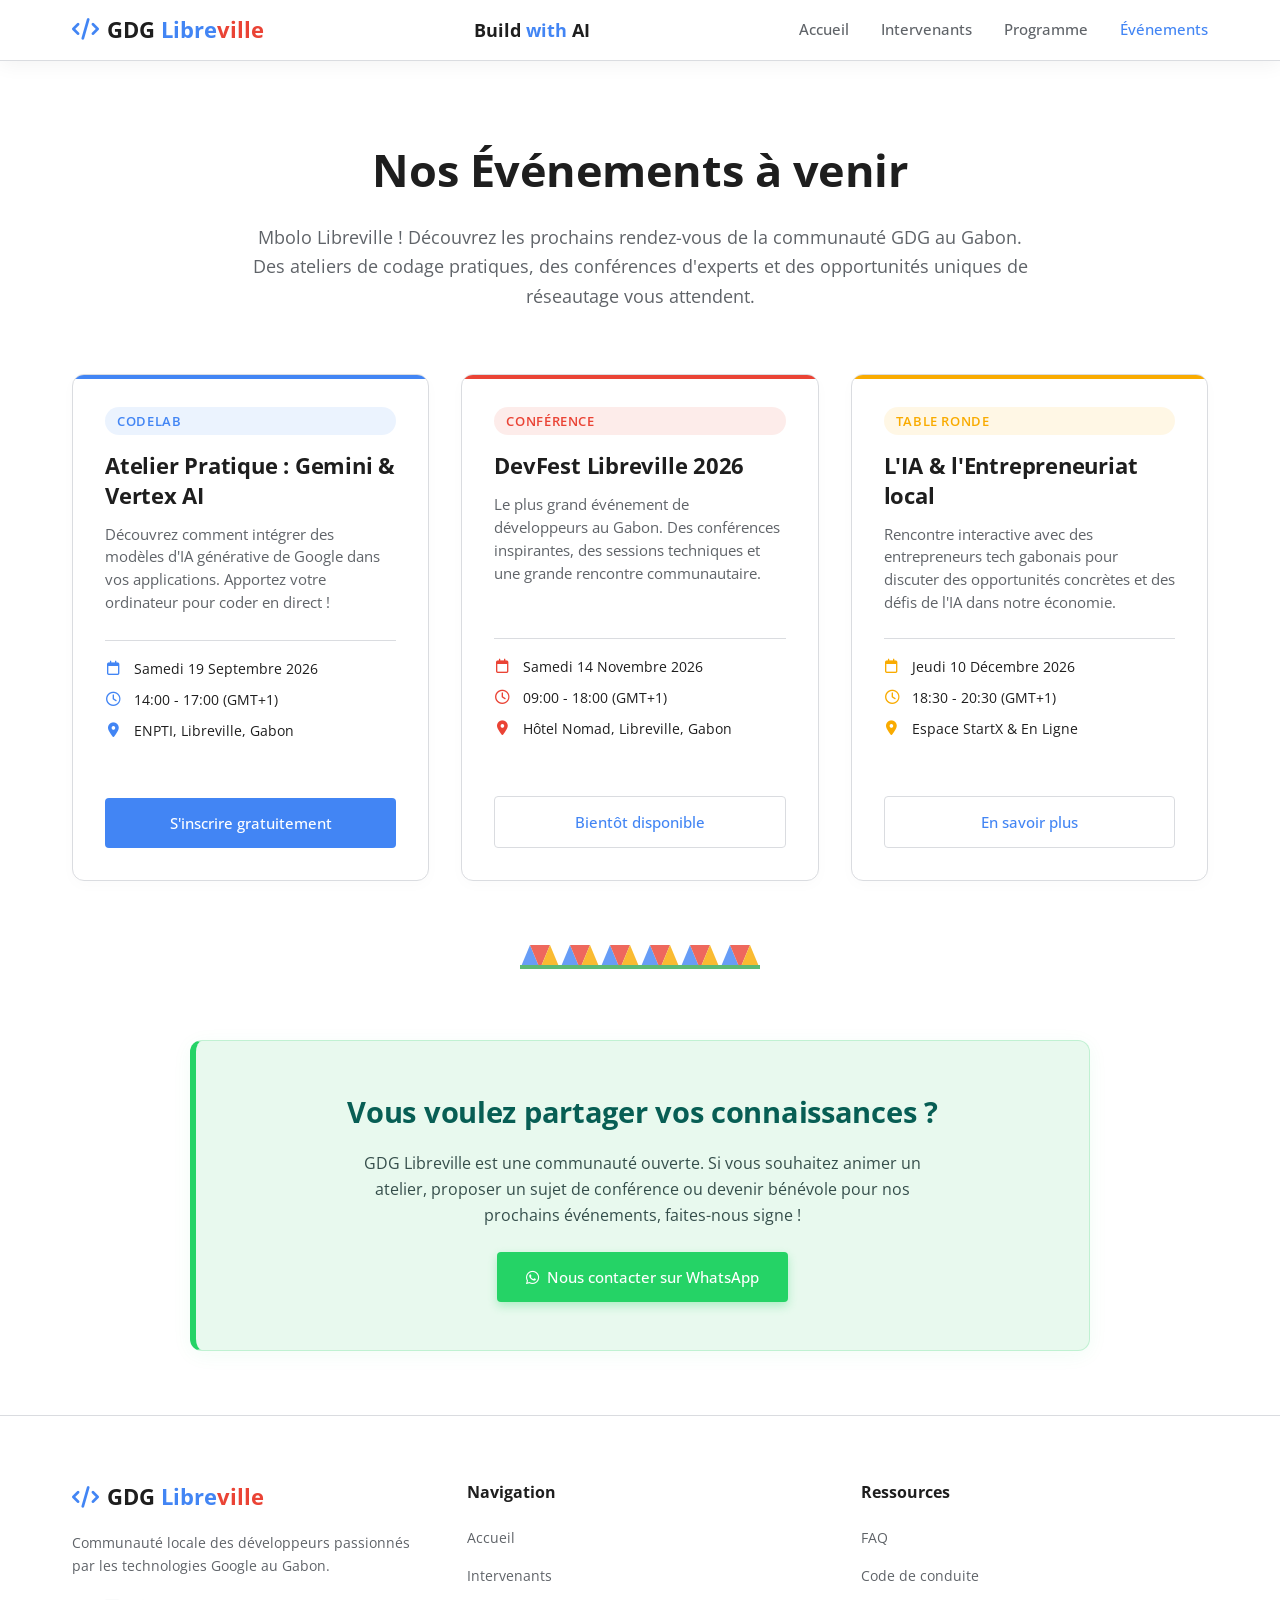
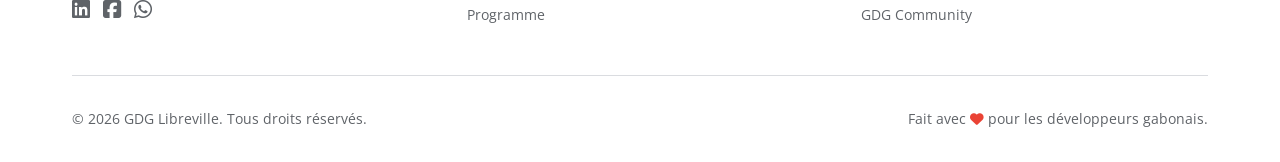
==== evenements.html @ 9767cfd1 "feat: ajout de la page merci et de la page des evenements a venir avec style local" ====
<!DOCTYPE html>
<html lang="fr">

<head>
  <meta charset="UTF-8">
  <meta name="viewport" content="width=device-width, initial-scale=1.0">
  <title>Événements à venir | GDG Libreville</title>
  <meta name="description"
    content="Découvrez l'agenda des prochains meetups, ateliers et codelabs organisés par le Google Developer Group (GDG) Libreville au Gabon.">
  <link rel="stylesheet" href="style.css">
  <!-- FontAwesome pour les icônes -->
  <link rel="stylesheet" href="https://cdnjs.cloudflare.com/ajax/libs/font-awesome/6.4.0/css/all.min.css">
  <style>
    /* Styles spécifiques pour la page Événements */
    .events-wrapper {
      padding: 8rem 2rem 4rem 2rem;
      min-height: calc(100vh - 80px - 280px);
      z-index: 1;
      position: relative;
    }

    .events-header {
      text-align: center;
      max-width: 800px;
      margin: 0 auto 4rem auto;
    }

    .events-title {
      font-size: 2.8rem;
      margin-bottom: 1rem;
    }

    .events-desc {
      font-size: 1.15rem;
      color: var(--text-muted);
      line-height: 1.6;
    }

    .events-grid {
      display: grid;
      grid-template-columns: repeat(auto-fit, minmax(320px, 1fr));
      gap: 2rem;
      max-width: 1200px;
      margin: 0 auto;
    }

    .event-card {
      background: var(--bg-card);
      border: 1px solid var(--border-color);
      border-radius: 12px;
      overflow: hidden;
      display: flex;
      flex-direction: column;
      box-shadow: 0 4px 15px rgba(0, 0, 0, 0.02);
      transition: var(--transition-normal);
      position: relative;
    }

    .event-card:hover {
      transform: translateY(-5px);
      box-shadow: 0 8px 25px rgba(0, 0, 0, 0.08);
    }

    /* Indicateur de couleur Google en haut de chaque carte */
    .event-card::before {
      content: "";
      position: absolute;
      top: 0;
      left: 0;
      right: 0;
      height: 4px;
    }

    .event-card.blue::before { background-color: var(--google-blue); }
    .event-card.red::before { background-color: var(--google-red); }
    .event-card.yellow::before { background-color: var(--google-yellow); }
    .event-card.green::before { background-color: var(--google-green); }

    .event-badge {
      display: inline-block;
      padding: 0.25rem 0.75rem;
      border-radius: 20px;
      font-size: 0.8rem;
      font-weight: 600;
      margin-bottom: 1rem;
      text-transform: uppercase;
      letter-spacing: 0.05em;
    }

    .event-card.blue .event-badge { background: rgba(66, 133, 244, 0.1); color: var(--google-blue); }
    .event-card.red .event-badge { background: rgba(234, 67, 53, 0.1); color: var(--google-red); }
    .event-card.yellow .event-badge { background: rgba(249, 171, 0, 0.1); color: var(--google-yellow); }
    .event-card.green .event-badge { background: rgba(52, 168, 83, 0.1); color: var(--google-green); }

    .event-content {
      padding: 2rem;
      flex-grow: 1;
      display: flex;
      flex-direction: column;
    }

    .event-card-title {
      font-size: 1.4rem;
      margin-bottom: 0.8rem;
      line-height: 1.3;
    }

    .event-card-desc {
      color: var(--text-muted);
      font-size: 0.95rem;
      line-height: 1.5;
      margin-bottom: 1.5rem;
      flex-grow: 1;
    }

    .event-meta {
      list-style: none;
      display: flex;
      flex-direction: column;
      gap: 0.5rem;
      margin-bottom: 1.5rem;
      border-top: 1px solid var(--border-color);
      padding-top: 1rem;
    }

    .event-meta li {
      display: flex;
      align-items: center;
      gap: 0.8rem;
      font-size: 0.9rem;
      color: var(--text-main);
    }

    .event-meta i {
      width: 16px;
      text-align: center;
    }

    .event-card.blue .event-meta i { color: var(--google-blue); }
    .event-card.red .event-meta i { color: var(--google-red); }
    .event-card.yellow .event-meta i { color: var(--google-yellow); }
    .event-card.green .event-meta i { color: var(--google-green); }

    .event-footer {
      padding: 0 2rem 2rem 2rem;
    }

    .event-footer .btn {
      width: 100%;
      text-align: center;
    }

    /* Ornement pagne local discret */
    .section-separator {
      margin: 4rem auto;
      max-width: 300px;
      opacity: 0.8;
    }

    .cta-banner {
      background: #e8f9ee; /* Fond vert WhatsApp très doux */
      border: 1px solid rgba(37, 211, 102, 0.2);
      border-left: 6px solid #25d366; /* Bordure gauche verte WhatsApp */
      border-radius: 12px;
      padding: 3rem;
      text-align: center;
      max-width: 900px;
      margin: 4rem auto 0 auto;
      position: relative;
      box-shadow: 0 4px 20px rgba(37, 211, 102, 0.06);
    }

    .cta-banner h3 {
      font-size: 1.8rem;
      margin-bottom: 1rem;
      color: #075e54; /* Vert WhatsApp sombre pour le titre */
    }

    .cta-banner p {
      color: #354e4b; /* Texte vert foncé atténué */
      margin-bottom: 1.5rem;
      max-width: 600px;
      margin-left: auto;
      margin-right: auto;
    }

    /* Style spécifique pour le bouton WhatsApp */
    .btn-whatsapp {
      background-color: #25d366 !important;
      color: #ffffff !important;
      border: none !important;
      box-shadow: 0 4px 10px rgba(37, 211, 102, 0.3) !important;
    }

    .btn-whatsapp:hover {
      background-color: #20ba56 !important;
      color: #ffffff !important;
      transform: translateY(-2px);
      box-shadow: 0 6px 15px rgba(37, 211, 102, 0.4) !important;
    }
  </style>
</head>

<body>

  <!-- Bandeau supérieur aux couleurs africaines / Google -->
  <div class="wax-border"></div>

  <!-- Header Section -->
  <header id="header" class="scrolled">
    <div class="container nav-container">
      <a href="index.html" class="logo">
        <i class="fa-solid fa-code"></i> <span>GDG <span class="blue">Libre</span><span class="red">ville</span></span>
      </a>
      <div class="wordmark-container" style="font-family: var(--ff-header); font-weight: 700; font-size: 1.1rem; color: var(--text-main);">
        Build <span style="color: var(--google-blue);">with</span> AI
      </div>
      <ul class="nav-links">
        <li><a href="index.html#home">Accueil</a></li>
        <li><a href="index.html#speakers">Intervenants</a></li>
        <li><a href="index.html#schedule">Programme</a></li>
        <li><a href="#" class="active">Événements</a></li>
      </ul>
    </div>
  </header>

  <!-- Main Content -->
  <main class="events-wrapper">
    <div class="container">
      
      <!-- En-tête de la page -->
      <div class="events-header">
        <h1 class="events-title">Nos Événements <span class="blue">à</span> <span class="red">ve</span><span class="yellow">n</span><span class="green">ir</span></h1>
        <p class="events-desc">
          Mbolo Libreville ! Découvrez les prochains rendez-vous de la communauté GDG au Gabon. 
          Des ateliers de codage pratiques, des conférences d'experts et des opportunités uniques de réseautage vous attendent.
        </p>
      </div>

      <!-- Grille des événements -->
      <div class="events-grid">
        
        <!-- Événement 1 : Codelab Gemini -->
        <div class="event-card blue">
          <div class="event-content">
            <span class="event-badge">Codelab</span>
            <h3 class="event-card-title">Atelier Pratique : Gemini & Vertex AI</h3>
            <p class="event-card-desc">
              Découvrez comment intégrer des modèles d'IA générative de Google dans vos applications. Apportez votre ordinateur pour coder en direct !
            </p>
            <ul class="event-meta">
              <li><i class="fa-regular fa-calendar"></i> <span>Samedi 19 Septembre 2026</span></li>
              <li><i class="fa-regular fa-clock"></i> <span>14:00 - 17:00 (GMT+1)</span></li>
              <li><i class="fa-solid fa-location-dot"></i> <span>ENPTI, Libreville, Gabon</span></li>
            </ul>
          </div>
          <div class="event-footer">
            <a href="index.html#registrationModal" class="btn btn-primary">S'inscrire gratuitement</a>
          </div>
        </div>

        <!-- Événement 2 : DevFest Libreville -->
        <div class="event-card red">
          <div class="event-content">
            <span class="event-badge">Conférence</span>
            <h3 class="event-card-title">DevFest Libreville 2026</h3>
            <p class="event-card-desc">
              Le plus grand événement de développeurs au Gabon. Des conférences inspirantes, des sessions techniques et une grande rencontre communautaire.
            </p>
            <ul class="event-meta">
              <li><i class="fa-regular fa-calendar"></i> <span>Samedi 14 Novembre 2026</span></li>
              <li><i class="fa-regular fa-clock"></i> <span>09:00 - 18:00 (GMT+1)</span></li>
              <li><i class="fa-solid fa-location-dot"></i> <span>Hôtel Nomad, Libreville, Gabon</span></li>
            </ul>
          </div>
          <div class="event-footer">
            <a href="#" class="btn btn-secondary">Bientôt disponible</a>
          </div>
        </div>

        <!-- Événement 3 : Table Ronde IA -->
        <div class="event-card yellow">
          <div class="event-content">
            <span class="event-badge">Table Ronde</span>
            <h3 class="event-card-title">L'IA & l'Entrepreneuriat local</h3>
            <p class="event-card-desc">
              Rencontre interactive avec des entrepreneurs tech gabonais pour discuter des opportunités concrètes et des défis de l'IA dans notre économie.
            </p>
            <ul class="event-meta">
              <li><i class="fa-regular fa-calendar"></i> <span>Jeudi 10 Décembre 2026</span></li>
              <li><i class="fa-regular fa-clock"></i> <span>18:30 - 20:30 (GMT+1)</span></li>
              <li><i class="fa-solid fa-location-dot"></i> <span>Espace StartX & En Ligne</span></li>
            </ul>
          </div>
          <div class="event-footer">
            <a href="#" class="btn btn-secondary">En savoir plus</a>
          </div>
        </div>

      </div>

      <!-- Séparateur ornemental (Pagne gabonais discret) -->
      <div class="section-separator">
        <svg viewBox="0 0 240 24" width="100%" height="24" aria-hidden="true" role="presentation" xmlns="http://www.w3.org/2000/svg">
          <defs>
            <pattern id="pagne-pattern" width="40" height="24" patternUnits="userSpaceOnUse">
              <polygon points="0,24 10,0 20,24" fill="#4285F4"/>
              <polygon points="10,0 20,24 30,0" fill="#EA4335"/>
              <polygon points="20,24 30,0 40,24" fill="#F9AB00"/>
              <rect x="0" y="20" width="40" height="4" fill="#34A853"/>
            </pattern>
          </defs>
          <rect width="240" height="24" fill="url(#pagne-pattern)"/>
        </svg>
      </div>

      <!-- Bannière Appel à l'action pour les bénévoles/propositions -->
      <div class="cta-banner">
        <h3>Vous voulez partager vos connaissances ?</h3>
        <p>
          GDG Libreville est une communauté ouverte. Si vous souhaitez animer un atelier, proposer un sujet de conférence ou devenir bénévole pour nos prochains événements, faites-nous signe !
        </p>
        <a href="https://wa.me/24100000000" target="_blank" class="btn btn-whatsapp"><i class="fa-brands fa-whatsapp"></i> Nous contacter sur WhatsApp</a>
      </div>

    </div>
  </main>

  <!-- Footer -->
  <footer>
    <div class="container">
      <div class="footer-grid">
        <div class="footer-brand">
          <a href="index.html" class="logo">
            <i class="fa-solid fa-code"></i> <span>GDG <span class="blue">Libre</span><span class="red">ville</span></span>
          </a>
          <p>Communauté locale des développeurs passionnés par les technologies Google au Gabon.</p>
          <!-- Connexion réseaux sociaux demandée par le workflow -->
          <div class="social-connect" style="margin-top: 1rem; display: flex; gap: 0.8rem;">
            <a href="https://linkedin.com" target="_blank" style="color: var(--text-muted); font-size: 1.3rem;" aria-label="LinkedIn"><i class="fa-brands fa-linkedin"></i></a>
            <a href="https://facebook.com" target="_blank" style="color: var(--text-muted); font-size: 1.3rem;" aria-label="Facebook"><i class="fa-brands fa-square-facebook"></i></a>
            <a href="https://wa.me/24100000000" target="_blank" style="color: var(--text-muted); font-size: 1.3rem;" aria-label="WhatsApp"><i class="fa-brands fa-whatsapp"></i></a>
          </div>
        </div>
        <div class="footer-links">
          <h5>Navigation</h5>
          <ul>
            <li><a href="index.html#home">Accueil</a></li>
            <li><a href="index.html#speakers">Intervenants</a></li>
            <li><a href="index.html#schedule">Programme</a></li>
          </ul>
        </div>
        <div class="footer-links">
          <h5>Ressources</h5>
          <ul>
            <li><a href="#">FAQ</a></li>
            <li><a href="#">Code de conduite</a></li>
            <li><a href="#">GDG Community</a></li>
          </ul>
        </div>
      </div>
      <div class="footer-bottom">
        <p>&copy; 2026 GDG Libreville. Tous droits réservés.</p>
        <p>Fait avec <i class="fa-solid fa-heart" style="color: var(--google-red);"></i> pour les développeurs gabonais.</p>
      </div>
    </div>
  </footer>

</body>

</html>
---- style.css ----
@import url('https://fonts.googleapis.com/css2?family=Open+Sans:wght@300;400;500;600;700&family=Google+Sans:wght@400;500;700&display=swap');

:root {
  --bg-color: #ffffff;
  --bg-section-alt: #f8f9fa;
  --bg-card: #ffffff;
  --border-color: #dadce0;

  --text-main: #1e1e1e;
  --text-muted: #5f6368;

  /* Google Brand Colors */
  --google-blue: #4285F4;
  --google-red: #EA4335;
  --google-yellow: #F9AB00;
  --google-green: #34A853;

  --ff-header: 'Google Sans', 'Open Sans', sans-serif;
  --ff-body: 'Open Sans', sans-serif;

  --transition-fast: 0.2s ease;
  --transition-normal: 0.3s cubic-bezier(0.4, 0, 0.2, 1);
}

* {
  box-sizing: border-box;
  margin: 0;
  padding: 0;
}

html {
  scroll-behavior: smooth;
}

body {
  background-color: var(--bg-color);
  color: var(--text-main);
  font-family: var(--ff-body);
  line-height: 1.6;
  overflow-x: hidden;
}

/* Subtle Gabonese Geometric pattern in background */
body::before {
  content: "";
  position: absolute;
  top: 0;
  left: 0;
  width: 100%;
  height: 100%;
  background-image: radial-gradient(var(--border-color) 0.5px, transparent 0.5px), radial-gradient(var(--border-color) 0.5px, #ffffff 0.5px);
  background-size: 40px 40px;
  background-position: 0 0, 20px 20px;
  opacity: 0.15;
  pointer-events: none;
  z-index: 0;
}

/* Decorative Wax Border Band */
.wax-border {
  background: repeating-linear-gradient(90deg,
      var(--google-blue) 0px,
      var(--google-blue) 20px,
      var(--google-red) 20px,
      var(--google-red) 40px,
      var(--google-yellow) 40px,
      var(--google-yellow) 60px,
      var(--google-green) 60px,
      var(--google-green) 80px);
  height: 6px;
  width: 100%;
}

/* Custom SVG Geometric Separators (inspired by Punu & Fang diamond geometries) */
.gab-divider-container {
  display: flex;
  justify-content: center;
  align-items: center;
  width: 100%;
  margin: 2rem 0;
}

.gab-divider {
  width: 180px;
  height: 24px;
}

/* Typography & General */
h1,
h2,
h3,
h4 {
  font-family: var(--ff-header);
  font-weight: 700;
  letter-spacing: -0.01em;
  color: var(--text-main);
}

p {
  color: var(--text-muted);
}

a {
  color: inherit;
  text-decoration: none;
}

.container {
  max-width: 1200px;
  margin: 0 auto;
  padding: 0 2rem;
  position: relative;
}

/* Section styling */
section {
  padding: 6rem 0;
  position: relative;
}

section:nth-child(even) {
  background-color: var(--bg-section-alt);
}

.section-title {
  font-size: 2.5rem;
  margin-bottom: 1rem;
  text-align: center;
  color: var(--text-main);
}

.section-title span.blue {
  color: var(--google-blue);
}

.section-title span.red {
  color: var(--google-red);
}

.section-title span.yellow {
  color: var(--google-yellow);
}

.section-title span.green {
  color: var(--google-green);
}

.section-subtitle {
  text-align: center;
  font-size: 1.1rem;
  max-width: 600px;
  margin: 0 auto 4rem auto;
  color: var(--text-muted);
}

/* Buttons */
.btn {
  display: inline-flex;
  align-items: center;
  justify-content: center;
  padding: 0.8rem 1.8rem;
  font-family: var(--ff-header);
  font-weight: 500;
  font-size: 0.95rem;
  border-radius: 4px;
  cursor: pointer;
  transition: var(--transition-normal);
  border: none;
  gap: 0.5rem;
}

.btn-primary {
  background-color: var(--google-blue);
  color: #ffffff;
}

.btn-primary:hover {
  background-color: #357ae8;
  transform: translateY(-2px);
  box-shadow: 0 4px 12px rgba(66, 133, 244, 0.2);
}

.btn-secondary {
  background-color: #ffffff;
  color: var(--google-blue);
  border: 1px solid var(--border-color);
}

.btn-secondary:hover {
  background-color: var(--bg-section-alt);
  border-color: var(--google-blue);
  transform: translateY(-2px);
}

/* Header & Navigation */
header {
  position: fixed;
  top: 0;
  left: 0;
  width: 100%;
  padding: 1.2rem 0;
  z-index: 100;
  background: #ffffff;
  border-bottom: 1px solid var(--border-color);
  transition: var(--transition-normal);
}

header.scrolled {
  padding: 0.8rem 0;
  box-shadow: 0 4px 20px rgba(0, 0, 0, 0.05);
}

.nav-container {
  display: flex;
  justify-content: space-between;
  align-items: center;
}

.logo {
  font-family: var(--ff-header);
  font-size: 1.35rem;
  font-weight: 700;
  color: var(--text-main);
  display: flex;
  align-items: center;
  gap: 0.5rem;
}

.logo i {
  color: var(--google-blue);
}

.logo span.blue {
  color: var(--google-blue);
}

.logo span.red {
  color: var(--google-red);
}

.logo span.yellow {
  color: var(--google-yellow);
}

.logo span.green {
  color: var(--google-green);
}

.nav-links {
  display: flex;
  list-style: none;
  gap: 2rem;
  align-items: center;
}

.nav-links a {
  font-weight: 500;
  font-size: 0.95rem;
  transition: var(--transition-fast);
  color: var(--text-muted);
}

.nav-links a:hover,
.nav-links a.active {
  color: var(--google-blue);
}

/* Hero Section */
.hero {
  position: relative;
  min-height: 90vh;
  display: flex;
  align-items: center;
  padding-top: 8rem;
  background-color: #ffffff;
}

.hero-content {
  max-width: 850px;
  margin: 0 auto;
  text-align: center;
}

.badge {
  display: inline-flex;
  align-items: center;
  padding: 0.6rem 1.2rem;
  border-radius: 50px;
  background: var(--bg-section-alt);
  border: 1px solid var(--border-color);
  margin-bottom: 2.5rem;
  gap: 0.6rem;
}

.badge-dot {
  width: 8px;
  height: 8px;
  background-color: var(--google-green);
  border-radius: 50%;
  box-shadow: 0 0 8px var(--google-green);
}

.badge span {
  font-size: 0.85rem;
  font-weight: 600;
  text-transform: uppercase;
  color: var(--text-main);
}

.hero-title {
  font-size: clamp(2.5rem, 6vw, 4.5rem);
  line-height: 1.15;
  margin-bottom: 1.5rem;
  color: var(--text-main);
}

.hero-title span.blue {
  color: var(--google-blue);
}

.hero-title span.red {
  color: var(--google-red);
}

.hero-title span.yellow {
  color: var(--google-yellow);
}

.hero-title span.green {
  color: var(--google-green);
}

.hero-desc {
  font-size: 1.2rem;
  margin-bottom: 2.5rem;
  max-width: 650px;
  margin-left: auto;
  margin-right: auto;
  color: var(--text-muted);
}

.hero-actions {
  display: flex;
  gap: 1rem;
  justify-content: center;
  flex-wrap: wrap;
}

/* Stats Section */
.stats {
  padding: 4rem 0;
  border-top: 1px solid var(--border-color);
  border-bottom: 1px solid var(--border-color);
  background-color: var(--bg-section-alt);
}

.stats-grid {
  display: grid;
  grid-template-columns: repeat(auto-fit, minmax(200px, 1fr));
  gap: 2.5rem;
  text-align: center;
}

.stat-item h3 {
  font-size: 3rem;
  margin-bottom: 0.5rem;
}

.stat-item:nth-child(1) h3 {
  color: var(--google-blue);
}

.stat-item:nth-child(2) h3 {
  color: var(--google-red);
}

.stat-item:nth-child(3) h3 {
  color: var(--google-yellow);
}

.stat-item:nth-child(4) h3 {
  color: var(--google-green);
}

.stat-item p {
  font-family: var(--ff-header);
  font-weight: 500;
  text-transform: uppercase;
  letter-spacing: 0.05em;
  font-size: 0.85rem;
  color: var(--text-muted);
}

/* Speakers Section */
.speakers-grid {
  display: grid;
  grid-template-columns: repeat(auto-fit, minmax(280px, 1fr));
  gap: 2rem;
}

.speaker-card {
  background: var(--bg-card);
  border: 1px solid var(--border-color);
  border-radius: 8px;
  padding: 2rem 1.5rem;
  text-align: center;
  transition: var(--transition-normal);
  box-shadow: 0 2px 10px rgba(0, 0, 0, 0.02);
}

.speaker-card:hover {
  transform: translateY(-5px);
  box-shadow: 0 8px 24px rgba(0, 0, 0, 0.08);
}

.speaker-card:nth-child(1):hover {
  border-color: var(--google-blue);
}

.speaker-card:nth-child(2):hover {
  border-color: var(--google-red);
}

.speaker-card:nth-child(3):hover {
  border-color: var(--google-green);
}

.speaker-img-wrapper {
  width: 130px;
  height: 130px;
  border-radius: 50%;
  margin: 0 auto 1.5rem auto;
  position: relative;
  padding: 4px;
}

.speaker-card:nth-child(1) .speaker-img-wrapper {
  background: var(--google-blue);
}

.speaker-card:nth-child(2) .speaker-img-wrapper {
  background: var(--google-red);
}

.speaker-card:nth-child(3) .speaker-img-wrapper {
  background: var(--google-green);
}

.speaker-img-wrapper img {
  width: 100%;
  height: 100%;
  border-radius: 50%;
  object-fit: cover;
  background: #ffffff;
}

.speaker-card h4 {
  font-size: 1.25rem;
  margin-bottom: 0.3rem;
  color: var(--text-main);
}

.speaker-role {
  color: var(--text-muted);
  font-size: 0.9rem;
  font-weight: 600;
  margin-bottom: 0.3rem;
}

.speaker-company {
  font-size: 0.85rem;
  color: var(--text-muted);
  margin-bottom: 1.2rem;
}

.speaker-socials {
  display: flex;
  justify-content: center;
  gap: 1.2rem;
}

.speaker-socials a {
  color: var(--text-muted);
  font-size: 1.1rem;
  transition: var(--transition-fast);
}

.speaker-socials a:hover {
  color: var(--google-blue);
}

/* Schedule Section */
.schedule-tabs {
  display: flex;
  justify-content: center;
  gap: 0.8rem;
  margin-bottom: 3rem;
}

.tab-btn {
  background: #ffffff;
  border: 1px solid var(--border-color);
  color: var(--text-muted);
  padding: 0.7rem 1.6rem;
  border-radius: 4px;
  cursor: pointer;
  font-family: var(--ff-header);
  font-weight: 500;
  font-size: 0.95rem;
  transition: var(--transition-normal);
}

.tab-btn:hover {
  border-color: var(--google-blue);
  color: var(--google-blue);
}

.tab-btn.active {
  background-color: var(--google-blue);
  color: #ffffff;
  border-color: var(--google-blue);
}

.schedule-panel {
  display: none;
  flex-direction: column;
  gap: 1.2rem;
  animation: fadeIn 0.4s ease;
}

.schedule-panel.active {
  display: flex;
}

@keyframes fadeIn {
  from {
    opacity: 0;
    transform: translateY(10px);
  }

  to {
    opacity: 1;
    transform: translateY(0);
  }
}

.schedule-item {
  display: grid;
  grid-template-columns: 140px 1fr;
  background: #ffffff;
  border: 1px solid var(--border-color);
  border-radius: 8px;
  padding: 1.5rem;
  gap: 1.5rem;
  transition: var(--transition-normal);
}

.schedule-item:hover {
  box-shadow: 0 4px 15px rgba(0, 0, 0, 0.05);
}

.schedule-panel:nth-of-type(1) .schedule-item:hover {
  border-left: 4px solid var(--google-blue);
}

.schedule-panel:nth-of-type(2) .schedule-item:hover {
  border-left: 4px solid var(--google-red);
}

.schedule-panel:nth-of-type(3) .schedule-item:hover {
  border-left: 4px solid var(--google-green);
}

.schedule-time {
  font-family: var(--ff-header);
  font-weight: 600;
  font-size: 1.15rem;
  color: var(--google-blue);
  display: flex;
  align-items: center;
  gap: 0.4rem;
}

.schedule-panel:nth-of-type(2) .schedule-time {
  color: var(--google-red);
}

.schedule-panel:nth-of-type(3) .schedule-time {
  color: var(--google-green);
}

.schedule-details h4 {
  font-size: 1.2rem;
  margin-bottom: 0.4rem;
  color: var(--text-main);
}

.schedule-details p {
  margin-bottom: 0.8rem;
  font-size: 0.95rem;
}

.schedule-meta {
  display: flex;
  gap: 1.5rem;
  font-size: 0.85rem;
  color: var(--text-muted);
}

.schedule-meta span {
  display: flex;
  align-items: center;
  gap: 0.3rem;
}

/* Newsletter section */
.newsletter-card {
  background-color: var(--bg-section-alt);
  border: 1px solid var(--border-color);
  border-radius: 12px;
  padding: 3.5rem 2rem;
  text-align: center;
}

.newsletter-card h3 {
  font-size: 2rem;
  margin-bottom: 0.8rem;
  color: var(--text-main);
}

.newsletter-card p {
  max-width: 500px;
  margin: 0 auto 1.8rem auto;
}

.newsletter-form {
  display: flex;
  max-width: 500px;
  margin: 0 auto;
  gap: 0.5rem;
}

.newsletter-form input {
  flex: 1;
  background: #ffffff;
  border: 1px solid var(--border-color);
  border-radius: 4px;
  padding: 0.75rem 1.2rem;
  color: var(--text-main);
  font-family: var(--ff-body);
  font-size: 0.95rem;
  transition: var(--transition-fast);
}

.newsletter-form input:focus {
  outline: none;
  border-color: var(--google-blue);
  box-shadow: 0 0 6px rgba(66, 133, 244, 0.15);
}

.newsletter-form .btn {
  background-color: var(--google-blue);
}

.newsletter-form .btn:hover {
  background-color: #357ae8;
}

/* Footer */
footer {
  padding: 4rem 0 2rem 0;
  border-top: 1px solid var(--border-color);
  background: #ffffff;
}

.footer-grid {
  display: grid;
  grid-template-columns: repeat(auto-fit, minmax(200px, 1fr));
  gap: 3rem;
  margin-bottom: 3rem;
}

.footer-brand p {
  margin-top: 1rem;
  font-size: 0.9rem;
}

.footer-links h5 {
  font-size: 1rem;
  margin-bottom: 1.2rem;
  color: var(--text-main);
}

.footer-links ul {
  list-style: none;
  display: flex;
  flex-direction: column;
  gap: 0.8rem;
}

.footer-links a {
  color: var(--text-muted);
  font-size: 0.9rem;
  transition: var(--transition-fast);
}

.footer-links a:hover {
  color: var(--google-blue);
}

.footer-bottom {
  border-top: 1px solid var(--border-color);
  padding-top: 2rem;
  display: flex;
  justify-content: space-between;
  align-items: center;
  flex-wrap: wrap;
  gap: 1rem;
  color: var(--text-muted);
  font-size: 0.85rem;
}

/* Modal Styling */
.modal-overlay {
  position: fixed;
  inset: 0;
  background: rgba(0, 0, 0, 0.5);
  backdrop-filter: blur(4px);
  z-index: 1000;
  display: flex;
  align-items: center;
  justify-content: center;
  opacity: 0;
  pointer-events: none;
  transition: opacity 0.3s ease;
}

.modal-overlay.active {
  opacity: 1;
  pointer-events: all;
}

.modal-content {
  background: #ffffff;
  border: 1px solid var(--border-color);
  border-radius: 12px;
  width: 90%;
  max-width: 500px;
  padding: 2.5rem;
  position: relative;
  transform: scale(0.95);
  transition: transform 0.25s ease;
  box-shadow: 0 10px 30px rgba(0, 0, 0, 0.15);
}

.modal-overlay.active .modal-content {
  transform: scale(1);
}

.modal-close {
  position: absolute;
  top: 1.2rem;
  right: 1.2rem;
  background: none;
  border: none;
  color: var(--text-muted);
  font-size: 1.4rem;
  cursor: pointer;
  transition: var(--transition-fast);
}

.modal-close:hover {
  color: var(--google-red);
}

.modal-content h3 {
  font-size: 1.6rem;
  margin-bottom: 0.5rem;
  color: var(--google-blue);
}

.modal-content p {
  margin-bottom: 1.5rem;
  font-size: 0.95rem;
}

.form-group {
  margin-bottom: 1.2rem;
}

.form-group label {
  display: block;
  font-size: 0.85rem;
  font-weight: 600;
  margin-bottom: 0.4rem;
  color: var(--text-main);
}

.form-group input,
.form-group select {
  width: 100%;
  background: #ffffff;
  border: 1px solid var(--border-color);
  border-radius: 4px;
  padding: 0.75rem 1rem;
  color: var(--text-main);
  font-family: var(--ff-body);
  font-size: 0.95rem;
  transition: var(--transition-fast);
}

.form-group input:focus,
.form-group select:focus {
  outline: none;
  border-color: var(--google-blue);
  box-shadow: 0 0 6px rgba(66, 133, 244, 0.15);
}

.modal-content .btn {
  width: 100%;
  margin-top: 1rem;
}

/* Success notification message styling */
.toast {
  position: fixed;
  bottom: 2rem;
  right: 2rem;
  background: #ffffff;
  border: 1px solid var(--google-green);
  border-left: 5px solid var(--google-green);
  border-radius: 4px;
  padding: 1rem 1.5rem;
  box-shadow: 0 4px 15px rgba(0, 0, 0, 0.1);
  display: flex;
  align-items: center;
  gap: 0.8rem;
  transform: translateY(100px);
  opacity: 0;
  transition: var(--transition-normal);
  z-index: 1100;
  color: var(--text-main);
}

.toast.active {
  transform: translateY(0);
  opacity: 1;
}

.toast-icon {
  color: var(--google-green);
  font-size: 1.2rem;
}

/* Responsiveness overrides */
@media (max-width: 768px) {
  section {
    padding: 4rem 0;
  }

  .nav-links {
    display: none;
  }

  .schedule-item {
    grid-template-columns: 1fr;
    gap: 0.8rem;
  }

  .newsletter-form {
    flex-direction: column;
  }

  .newsletter-form .btn {
    width: 100%;
  }
}

/* Countdown Timer Styles */
.countdown-container {
  display: flex;
  justify-content: center;
  gap: 1rem;
  margin: 2.5rem auto;
  max-width: 500px;
  flex-wrap: nowrap;
}

.countdown-box {
  background: var(--bg-card);
  border: 1px solid var(--border-color);
  border-radius: 8px;
  flex: 1;
  min-width: 75px;
  padding: 0.75rem 0.5rem;
  text-align: center;
  box-shadow: 0 2px 8px rgba(0, 0, 0, 0.02);
  transition: var(--transition-normal);
}

.countdown-box:hover {
  transform: translateY(-2px);
  box-shadow: 0 4px 12px rgba(0, 0, 0, 0.05);
}

.countdown-box:nth-child(1) { border-top: 4px solid var(--google-blue); }
.countdown-box:nth-child(2) { border-top: 4px solid var(--google-red); }
.countdown-box:nth-child(3) { border-top: 4px solid var(--google-yellow); }
.countdown-box:nth-child(4) { border-top: 4px solid var(--google-green); }

.countdown-val {
  font-family: var(--ff-header);
  font-size: 1.8rem;
  font-weight: 700;
  line-height: 1.2;
  color: var(--text-main);
  margin-bottom: 0.2rem;
}

.countdown-label {
  font-size: 0.7rem;
  font-weight: 600;
  text-transform: uppercase;
  color: var(--text-muted);
  letter-spacing: 0.05em;
}

@media (max-width: 480px) {
  .countdown-container {
    gap: 0.5rem;
  }
  .countdown-box {
    min-width: 60px;
    padding: 0.5rem 0.25rem;
  }
  .countdown-val {
    font-size: 1.4rem;
  }
  .countdown-label {
    font-size: 0.6rem;
  }
}

/* Countdown Wrapper & Gabonese Accent Ornaments */
.countdown-wrapper {
  margin: 2.5rem auto;
  max-width: 500px;
  display: flex;
  flex-direction: column;
  align-items: center;
  gap: 0.8rem;
  z-index: 2;
  position: relative;
}

.countdown-title {
  font-family: var(--ff-header);
  font-size: 1rem;
  font-weight: 500;
  color: var(--text-muted);
  text-align: center;
}

.countdown-ornament {
  width: 180px;
  height: 12px;
  opacity: 0.8;
  margin-top: 0.5rem;
}
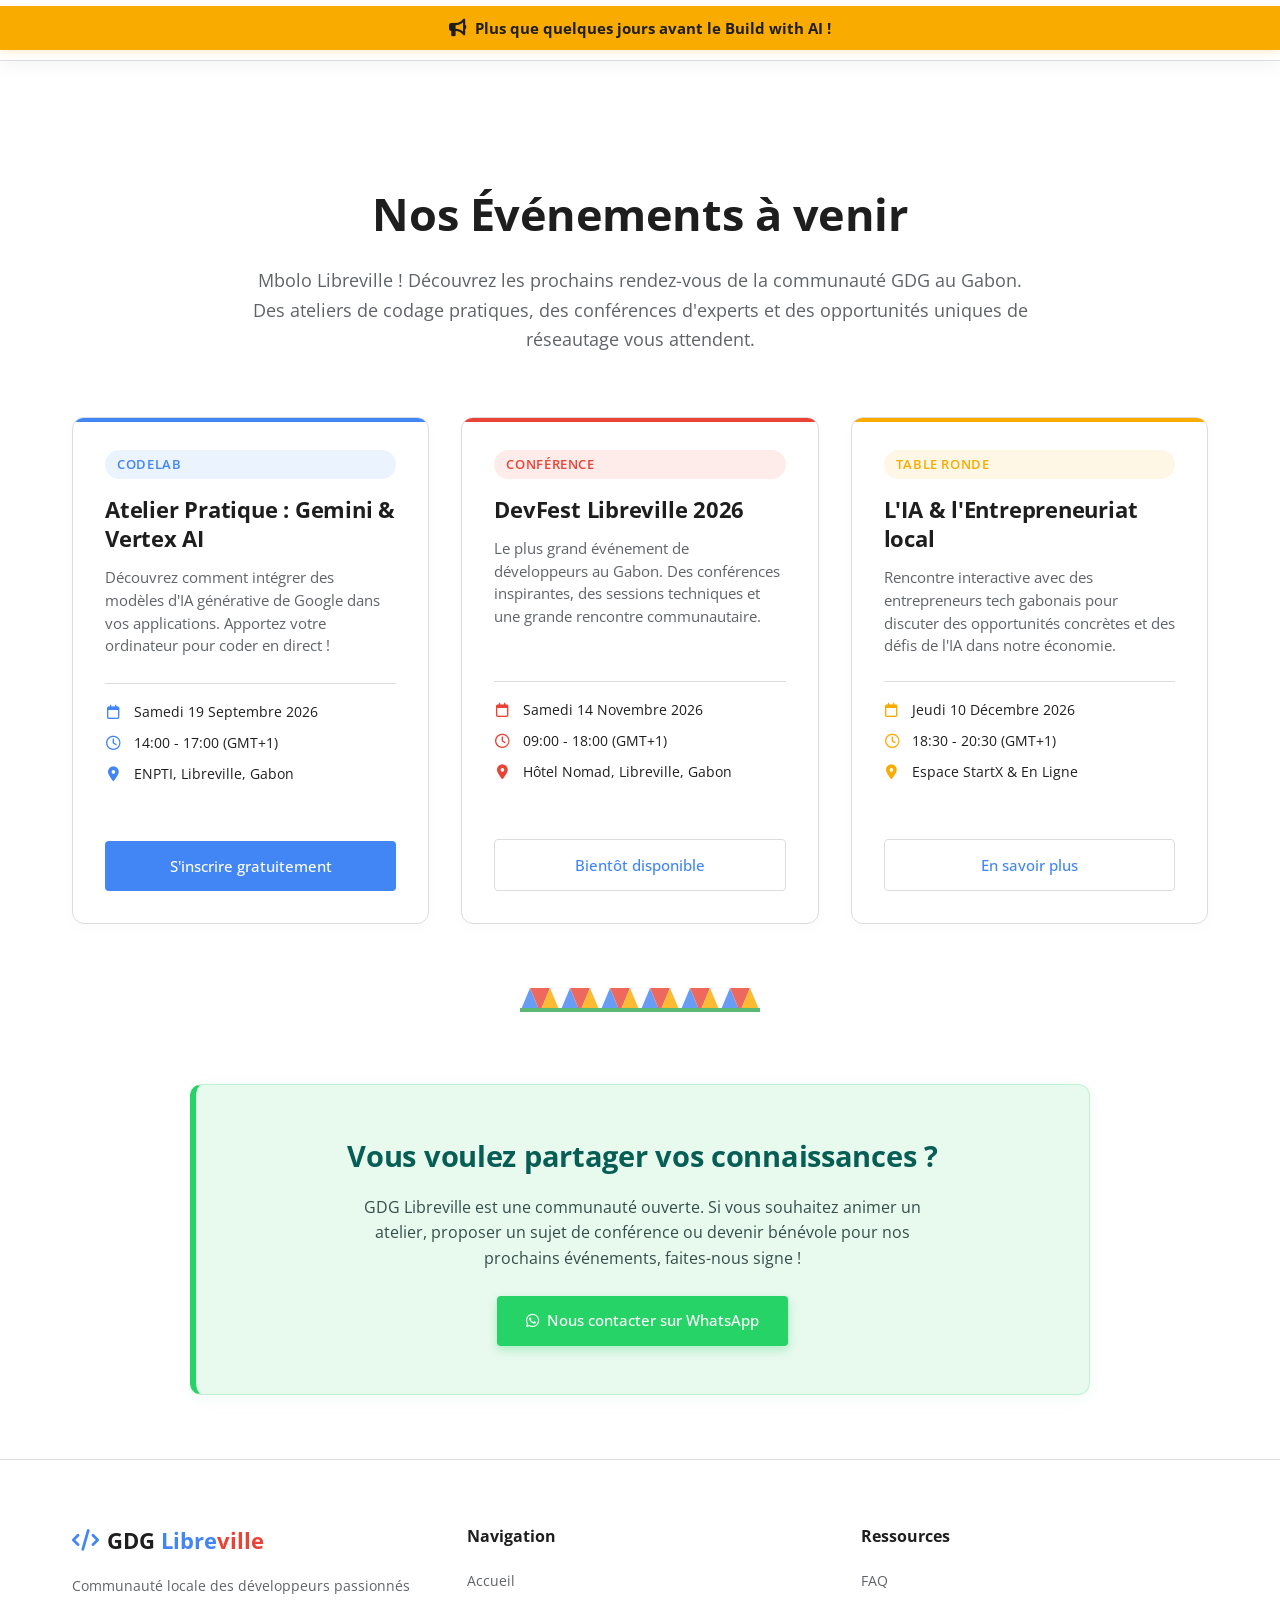
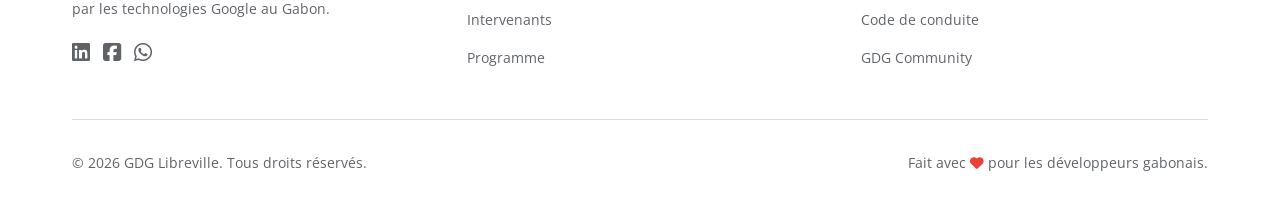
==== commit 8474f143: "feat: ajout de la banniere d'information en haut de toutes les pages" ====
--- a/evenements.html
+++ b/evenements.html
@@ -206,6 +206,11 @@
   <!-- Bandeau supérieur aux couleurs africaines / Google -->
   <div class="wax-border"></div>
 
+  <!-- Info Banner -->
+  <div class="info-banner">
+    <i class="fa-solid fa-bullhorn"></i> Plus que quelques jours avant le Build with AI !
+  </div>
+
   <!-- Header Section -->
   <header id="header" class="scrolled">
     <div class="container nav-container">
--- a/style.css
+++ b/style.css
@@ -966,4 +966,35 @@
   height: 12px;
   opacity: 0.8;
   margin-top: 0.5rem;
+}
+
+/* Bannière d'information supérieure */
+.info-banner {
+  background-color: var(--google-yellow);
+  color: #1e1e1e;
+  text-align: center;
+  padding: 0.6rem 1rem;
+  font-family: var(--ff-header);
+  font-weight: 700;
+  font-size: 0.95rem;
+  z-index: 1000;
+  position: relative;
+  box-shadow: 0 2px 8px rgba(249, 171, 0, 0.2);
+  display: flex;
+  align-items: center;
+  justify-content: center;
+  gap: 0.5rem;
+  transition: var(--transition-normal);
+}
+
+.info-banner i {
+  font-size: 1.1rem;
+  animation: megaphone-shake 2.5s infinite;
+}
+
+@keyframes megaphone-shake {
+  0%, 100% { transform: scale(1) rotate(0deg); }
+  10%, 30% { transform: scale(1.1) rotate(-8deg); }
+  20%, 40% { transform: scale(1.1) rotate(8deg); }
+  50% { transform: scale(1) rotate(0deg); }
 }
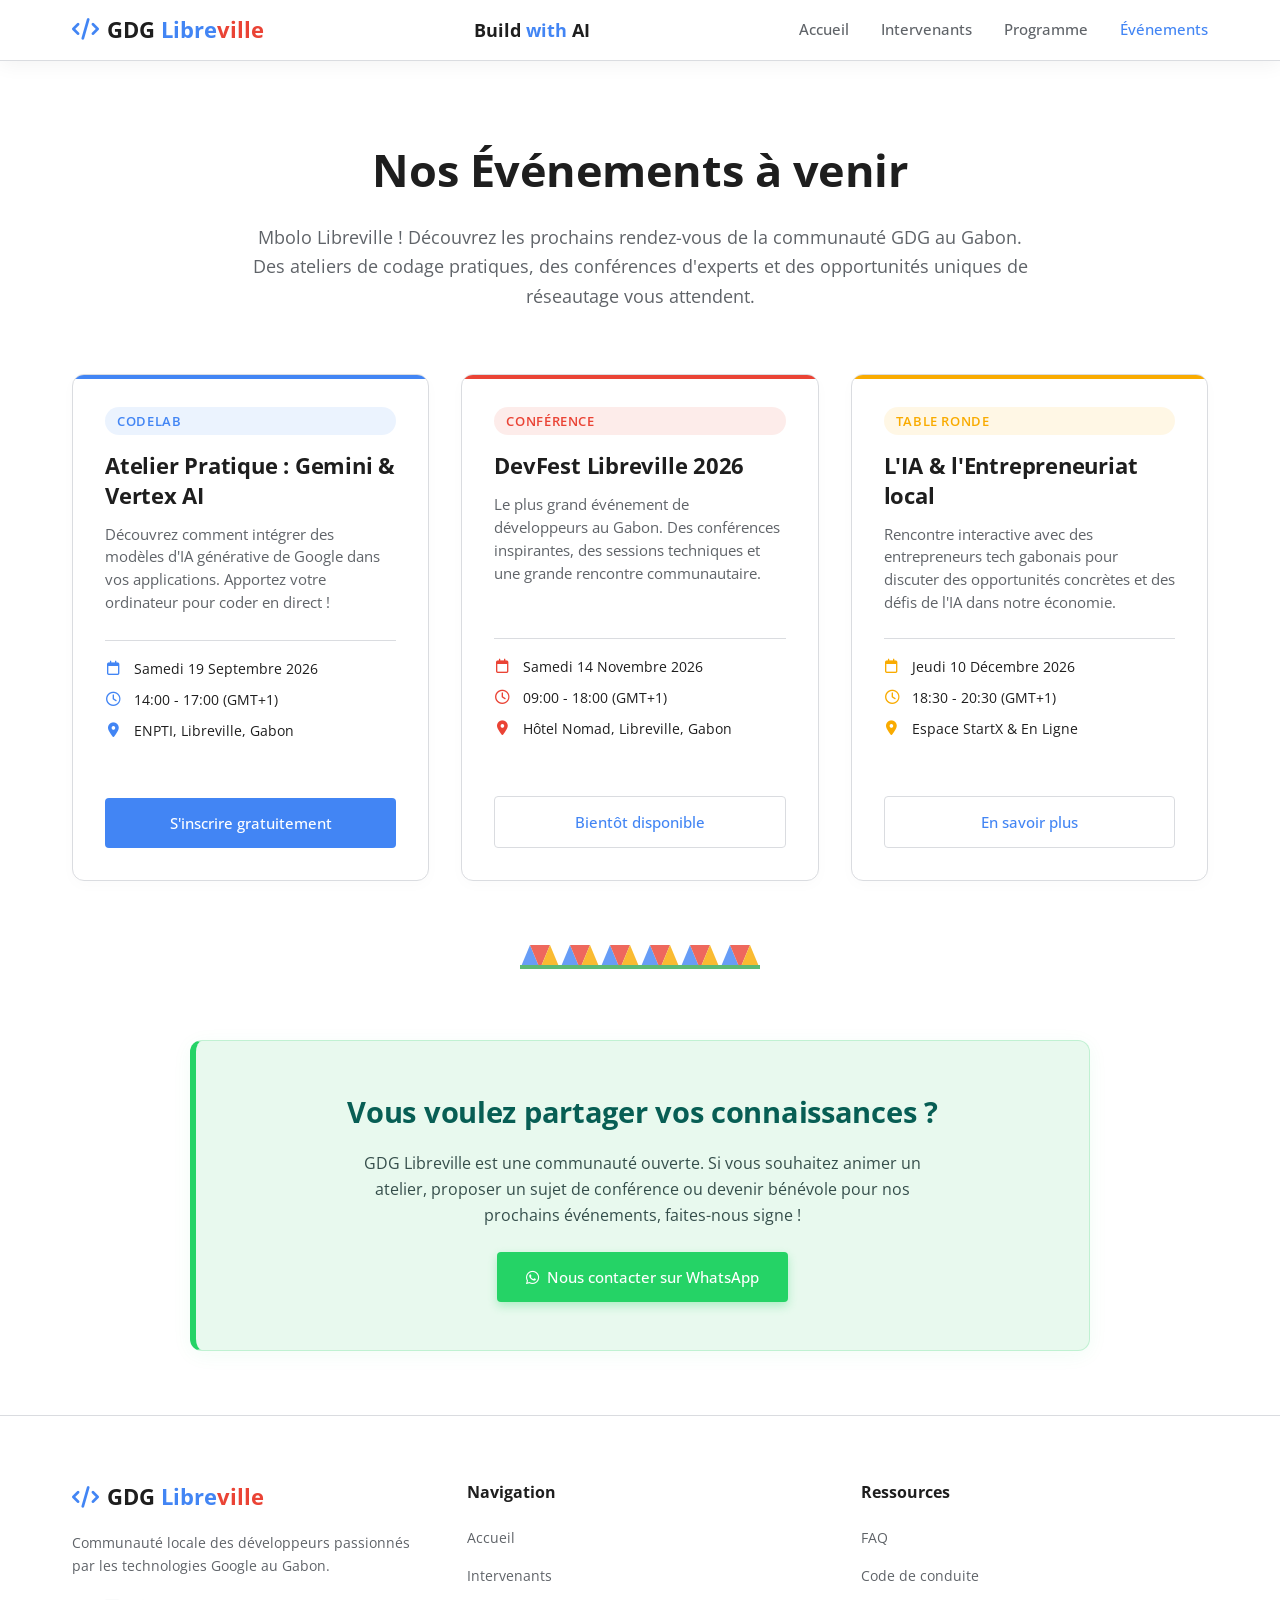
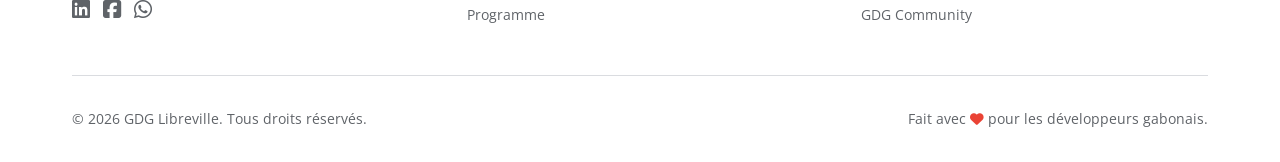
==== commit e9224774: "feat: ajout de la banniere d'information superieure sur toutes les pages" ====
--- a/evenements.html
+++ b/evenements.html
@@ -71,10 +71,21 @@
       height: 4px;
     }
 
-    .event-card.blue::before { background-color: var(--google-blue); }
-    .event-card.red::before { background-color: var(--google-red); }
-    .event-card.yellow::before { background-color: var(--google-yellow); }
-    .event-card.green::before { background-color: var(--google-green); }
+    .event-card.blue::before {
+      background-color: var(--google-blue);
+    }
+
+    .event-card.red::before {
+      background-color: var(--google-red);
+    }
+
+    .event-card.yellow::before {
+      background-color: var(--google-yellow);
+    }
+
+    .event-card.green::before {
+      background-color: var(--google-green);
+    }
 
     .event-badge {
       display: inline-block;
@@ -87,10 +98,25 @@
       letter-spacing: 0.05em;
     }
 
-    .event-card.blue .event-badge { background: rgba(66, 133, 244, 0.1); color: var(--google-blue); }
-    .event-card.red .event-badge { background: rgba(234, 67, 53, 0.1); color: var(--google-red); }
-    .event-card.yellow .event-badge { background: rgba(249, 171, 0, 0.1); color: var(--google-yellow); }
-    .event-card.green .event-badge { background: rgba(52, 168, 83, 0.1); color: var(--google-green); }
+    .event-card.blue .event-badge {
+      background: rgba(66, 133, 244, 0.1);
+      color: var(--google-blue);
+    }
+
+    .event-card.red .event-badge {
+      background: rgba(234, 67, 53, 0.1);
+      color: var(--google-red);
+    }
+
+    .event-card.yellow .event-badge {
+      background: rgba(249, 171, 0, 0.1);
+      color: var(--google-yellow);
+    }
+
+    .event-card.green .event-badge {
+      background: rgba(52, 168, 83, 0.1);
+      color: var(--google-green);
+    }
 
     .event-content {
       padding: 2rem;
@@ -136,10 +162,21 @@
       text-align: center;
     }
 
-    .event-card.blue .event-meta i { color: var(--google-blue); }
-    .event-card.red .event-meta i { color: var(--google-red); }
-    .event-card.yellow .event-meta i { color: var(--google-yellow); }
-    .event-card.green .event-meta i { color: var(--google-green); }
+    .event-card.blue .event-meta i {
+      color: var(--google-blue);
+    }
+
+    .event-card.red .event-meta i {
+      color: var(--google-red);
+    }
+
+    .event-card.yellow .event-meta i {
+      color: var(--google-yellow);
+    }
+
+    .event-card.green .event-meta i {
+      color: var(--google-green);
+    }
 
     .event-footer {
       padding: 0 2rem 2rem 2rem;
@@ -158,9 +195,11 @@
     }
 
     .cta-banner {
-      background: #e8f9ee; /* Fond vert WhatsApp très doux */
+      background: #e8f9ee;
+      /* Fond vert WhatsApp très doux */
       border: 1px solid rgba(37, 211, 102, 0.2);
-      border-left: 6px solid #25d366; /* Bordure gauche verte WhatsApp */
+      border-left: 6px solid #25d366;
+      /* Bordure gauche verte WhatsApp */
       border-radius: 12px;
       padding: 3rem;
       text-align: center;
@@ -173,11 +212,13 @@
     .cta-banner h3 {
       font-size: 1.8rem;
       margin-bottom: 1rem;
-      color: #075e54; /* Vert WhatsApp sombre pour le titre */
+      color: #075e54;
+      /* Vert WhatsApp sombre pour le titre */
     }
 
     .cta-banner p {
-      color: #354e4b; /* Texte vert foncé atténué */
+      color: #354e4b;
+      /* Texte vert foncé atténué */
       margin-bottom: 1.5rem;
       max-width: 600px;
       margin-left: auto;
@@ -206,18 +247,14 @@
   <!-- Bandeau supérieur aux couleurs africaines / Google -->
   <div class="wax-border"></div>
 
-  <!-- Info Banner -->
-  <div class="info-banner">
-    <i class="fa-solid fa-bullhorn"></i> Plus que quelques jours avant le Build with AI !
-  </div>
-
   <!-- Header Section -->
   <header id="header" class="scrolled">
     <div class="container nav-container">
       <a href="index.html" class="logo">
         <i class="fa-solid fa-code"></i> <span>GDG <span class="blue">Libre</span><span class="red">ville</span></span>
       </a>
-      <div class="wordmark-container" style="font-family: var(--ff-header); font-weight: 700; font-size: 1.1rem; color: var(--text-main);">
+      <div class="wordmark-container"
+        style="font-family: var(--ff-header); font-weight: 700; font-size: 1.1rem; color: var(--text-main);">
         Build <span style="color: var(--google-blue);">with</span> AI
       </div>
       <ul class="nav-links">
@@ -232,26 +269,29 @@
   <!-- Main Content -->
   <main class="events-wrapper">
     <div class="container">
-      
+
       <!-- En-tête de la page -->
       <div class="events-header">
-        <h1 class="events-title">Nos Événements <span class="blue">à</span> <span class="red">ve</span><span class="yellow">n</span><span class="green">ir</span></h1>
+        <h1 class="events-title">Nos Événements <span class="blue">à</span> <span class="red">ve</span><span
+            class="yellow">n</span><span class="green">ir</span></h1>
         <p class="events-desc">
-          Mbolo Libreville ! Découvrez les prochains rendez-vous de la communauté GDG au Gabon. 
-          Des ateliers de codage pratiques, des conférences d'experts et des opportunités uniques de réseautage vous attendent.
+          Mbolo Libreville ! Découvrez les prochains rendez-vous de la communauté GDG au Gabon.
+          Des ateliers de codage pratiques, des conférences d'experts et des opportunités uniques de réseautage vous
+          attendent.
         </p>
       </div>
 
       <!-- Grille des événements -->
       <div class="events-grid">
-        
+
         <!-- Événement 1 : Codelab Gemini -->
         <div class="event-card blue">
           <div class="event-content">
             <span class="event-badge">Codelab</span>
             <h3 class="event-card-title">Atelier Pratique : Gemini & Vertex AI</h3>
             <p class="event-card-desc">
-              Découvrez comment intégrer des modèles d'IA générative de Google dans vos applications. Apportez votre ordinateur pour coder en direct !
+              Découvrez comment intégrer des modèles d'IA générative de Google dans vos applications. Apportez votre
+              ordinateur pour coder en direct !
             </p>
             <ul class="event-meta">
               <li><i class="fa-regular fa-calendar"></i> <span>Samedi 19 Septembre 2026</span></li>
@@ -270,7 +310,8 @@
             <span class="event-badge">Conférence</span>
             <h3 class="event-card-title">DevFest Libreville 2026</h3>
             <p class="event-card-desc">
-              Le plus grand événement de développeurs au Gabon. Des conférences inspirantes, des sessions techniques et une grande rencontre communautaire.
+              Le plus grand événement de développeurs au Gabon. Des conférences inspirantes, des sessions techniques et
+              une grande rencontre communautaire.
             </p>
             <ul class="event-meta">
               <li><i class="fa-regular fa-calendar"></i> <span>Samedi 14 Novembre 2026</span></li>
@@ -289,7 +330,8 @@
             <span class="event-badge">Table Ronde</span>
             <h3 class="event-card-title">L'IA & l'Entrepreneuriat local</h3>
             <p class="event-card-desc">
-              Rencontre interactive avec des entrepreneurs tech gabonais pour discuter des opportunités concrètes et des défis de l'IA dans notre économie.
+              Rencontre interactive avec des entrepreneurs tech gabonais pour discuter des opportunités concrètes et des
+              défis de l'IA dans notre économie.
             </p>
             <ul class="event-meta">
               <li><i class="fa-regular fa-calendar"></i> <span>Jeudi 10 Décembre 2026</span></li>
@@ -306,16 +348,17 @@
 
       <!-- Séparateur ornemental (Pagne gabonais discret) -->
       <div class="section-separator">
-        <svg viewBox="0 0 240 24" width="100%" height="24" aria-hidden="true" role="presentation" xmlns="http://www.w3.org/2000/svg">
+        <svg viewBox="0 0 240 24" width="100%" height="24" aria-hidden="true" role="presentation"
+          xmlns="http://www.w3.org/2000/svg">
           <defs>
             <pattern id="pagne-pattern" width="40" height="24" patternUnits="userSpaceOnUse">
-              <polygon points="0,24 10,0 20,24" fill="#4285F4"/>
-              <polygon points="10,0 20,24 30,0" fill="#EA4335"/>
-              <polygon points="20,24 30,0 40,24" fill="#F9AB00"/>
-              <rect x="0" y="20" width="40" height="4" fill="#34A853"/>
+              <polygon points="0,24 10,0 20,24" fill="#4285F4" />
+              <polygon points="10,0 20,24 30,0" fill="#EA4335" />
+              <polygon points="20,24 30,0 40,24" fill="#F9AB00" />
+              <rect x="0" y="20" width="40" height="4" fill="#34A853" />
             </pattern>
           </defs>
-          <rect width="240" height="24" fill="url(#pagne-pattern)"/>
+          <rect width="240" height="24" fill="url(#pagne-pattern)" />
         </svg>
       </div>
 
@@ -323,9 +366,11 @@
       <div class="cta-banner">
         <h3>Vous voulez partager vos connaissances ?</h3>
         <p>
-          GDG Libreville est une communauté ouverte. Si vous souhaitez animer un atelier, proposer un sujet de conférence ou devenir bénévole pour nos prochains événements, faites-nous signe !
+          GDG Libreville est une communauté ouverte. Si vous souhaitez animer un atelier, proposer un sujet de
+          conférence ou devenir bénévole pour nos prochains événements, faites-nous signe !
         </p>
-        <a href="https://wa.me/24100000000" target="_blank" class="btn btn-whatsapp"><i class="fa-brands fa-whatsapp"></i> Nous contacter sur WhatsApp</a>
+        <a href="https://wa.me/24100000000" target="_blank" class="btn btn-whatsapp"><i
+            class="fa-brands fa-whatsapp"></i> Nous contacter sur WhatsApp</a>
       </div>
 
     </div>
@@ -337,14 +382,18 @@
       <div class="footer-grid">
         <div class="footer-brand">
           <a href="index.html" class="logo">
-            <i class="fa-solid fa-code"></i> <span>GDG <span class="blue">Libre</span><span class="red">ville</span></span>
+            <i class="fa-solid fa-code"></i> <span>GDG <span class="blue">Libre</span><span
+                class="red">ville</span></span>
           </a>
           <p>Communauté locale des développeurs passionnés par les technologies Google au Gabon.</p>
           <!-- Connexion réseaux sociaux demandée par le workflow -->
           <div class="social-connect" style="margin-top: 1rem; display: flex; gap: 0.8rem;">
-            <a href="https://linkedin.com" target="_blank" style="color: var(--text-muted); font-size: 1.3rem;" aria-label="LinkedIn"><i class="fa-brands fa-linkedin"></i></a>
-            <a href="https://facebook.com" target="_blank" style="color: var(--text-muted); font-size: 1.3rem;" aria-label="Facebook"><i class="fa-brands fa-square-facebook"></i></a>
-            <a href="https://wa.me/24100000000" target="_blank" style="color: var(--text-muted); font-size: 1.3rem;" aria-label="WhatsApp"><i class="fa-brands fa-whatsapp"></i></a>
+            <a href="https://linkedin.com" target="_blank" style="color: var(--text-muted); font-size: 1.3rem;"
+              aria-label="LinkedIn"><i class="fa-brands fa-linkedin"></i></a>
+            <a href="https://facebook.com" target="_blank" style="color: var(--text-muted); font-size: 1.3rem;"
+              aria-label="Facebook"><i class="fa-brands fa-square-facebook"></i></a>
+            <a href="https://wa.me/24100000000" target="_blank" style="color: var(--text-muted); font-size: 1.3rem;"
+              aria-label="WhatsApp"><i class="fa-brands fa-whatsapp"></i></a>
           </div>
         </div>
         <div class="footer-links">
@@ -366,11 +415,12 @@
       </div>
       <div class="footer-bottom">
         <p>&copy; 2026 GDG Libreville. Tous droits réservés.</p>
-        <p>Fait avec <i class="fa-solid fa-heart" style="color: var(--google-red);"></i> pour les développeurs gabonais.</p>
+        <p>Fait avec <i class="fa-solid fa-heart" style="color: var(--google-red);"></i> pour les développeurs gabonais.
+        </p>
       </div>
     </div>
   </footer>
 
 </body>
 
-</html>
+</html>
--- a/style.css
+++ b/style.css
@@ -903,10 +903,21 @@
   box-shadow: 0 4px 12px rgba(0, 0, 0, 0.05);
 }
 
-.countdown-box:nth-child(1) { border-top: 4px solid var(--google-blue); }
-.countdown-box:nth-child(2) { border-top: 4px solid var(--google-red); }
-.countdown-box:nth-child(3) { border-top: 4px solid var(--google-yellow); }
-.countdown-box:nth-child(4) { border-top: 4px solid var(--google-green); }
+.countdown-box:nth-child(1) {
+  border-top: 4px solid var(--google-blue);
+}
+
+.countdown-box:nth-child(2) {
+  border-top: 4px solid var(--google-red);
+}
+
+.countdown-box:nth-child(3) {
+  border-top: 4px solid var(--google-yellow);
+}
+
+.countdown-box:nth-child(4) {
+  border-top: 4px solid var(--google-green);
+}
 
 .countdown-val {
   font-family: var(--ff-header);
@@ -929,13 +940,16 @@
   .countdown-container {
     gap: 0.5rem;
   }
+
   .countdown-box {
     min-width: 60px;
     padding: 0.5rem 0.25rem;
   }
+
   .countdown-val {
     font-size: 1.4rem;
   }
+
   .countdown-label {
     font-size: 0.6rem;
   }
@@ -966,35 +980,4 @@
   height: 12px;
   opacity: 0.8;
   margin-top: 0.5rem;
-}
-
-/* Bannière d'information supérieure */
-.info-banner {
-  background-color: var(--google-yellow);
-  color: #1e1e1e;
-  text-align: center;
-  padding: 0.6rem 1rem;
-  font-family: var(--ff-header);
-  font-weight: 700;
-  font-size: 0.95rem;
-  z-index: 1000;
-  position: relative;
-  box-shadow: 0 2px 8px rgba(249, 171, 0, 0.2);
-  display: flex;
-  align-items: center;
-  justify-content: center;
-  gap: 0.5rem;
-  transition: var(--transition-normal);
-}
-
-.info-banner i {
-  font-size: 1.1rem;
-  animation: megaphone-shake 2.5s infinite;
-}
-
-@keyframes megaphone-shake {
-  0%, 100% { transform: scale(1) rotate(0deg); }
-  10%, 30% { transform: scale(1.1) rotate(-8deg); }
-  20%, 40% { transform: scale(1.1) rotate(8deg); }
-  50% { transform: scale(1) rotate(0deg); }
 }
